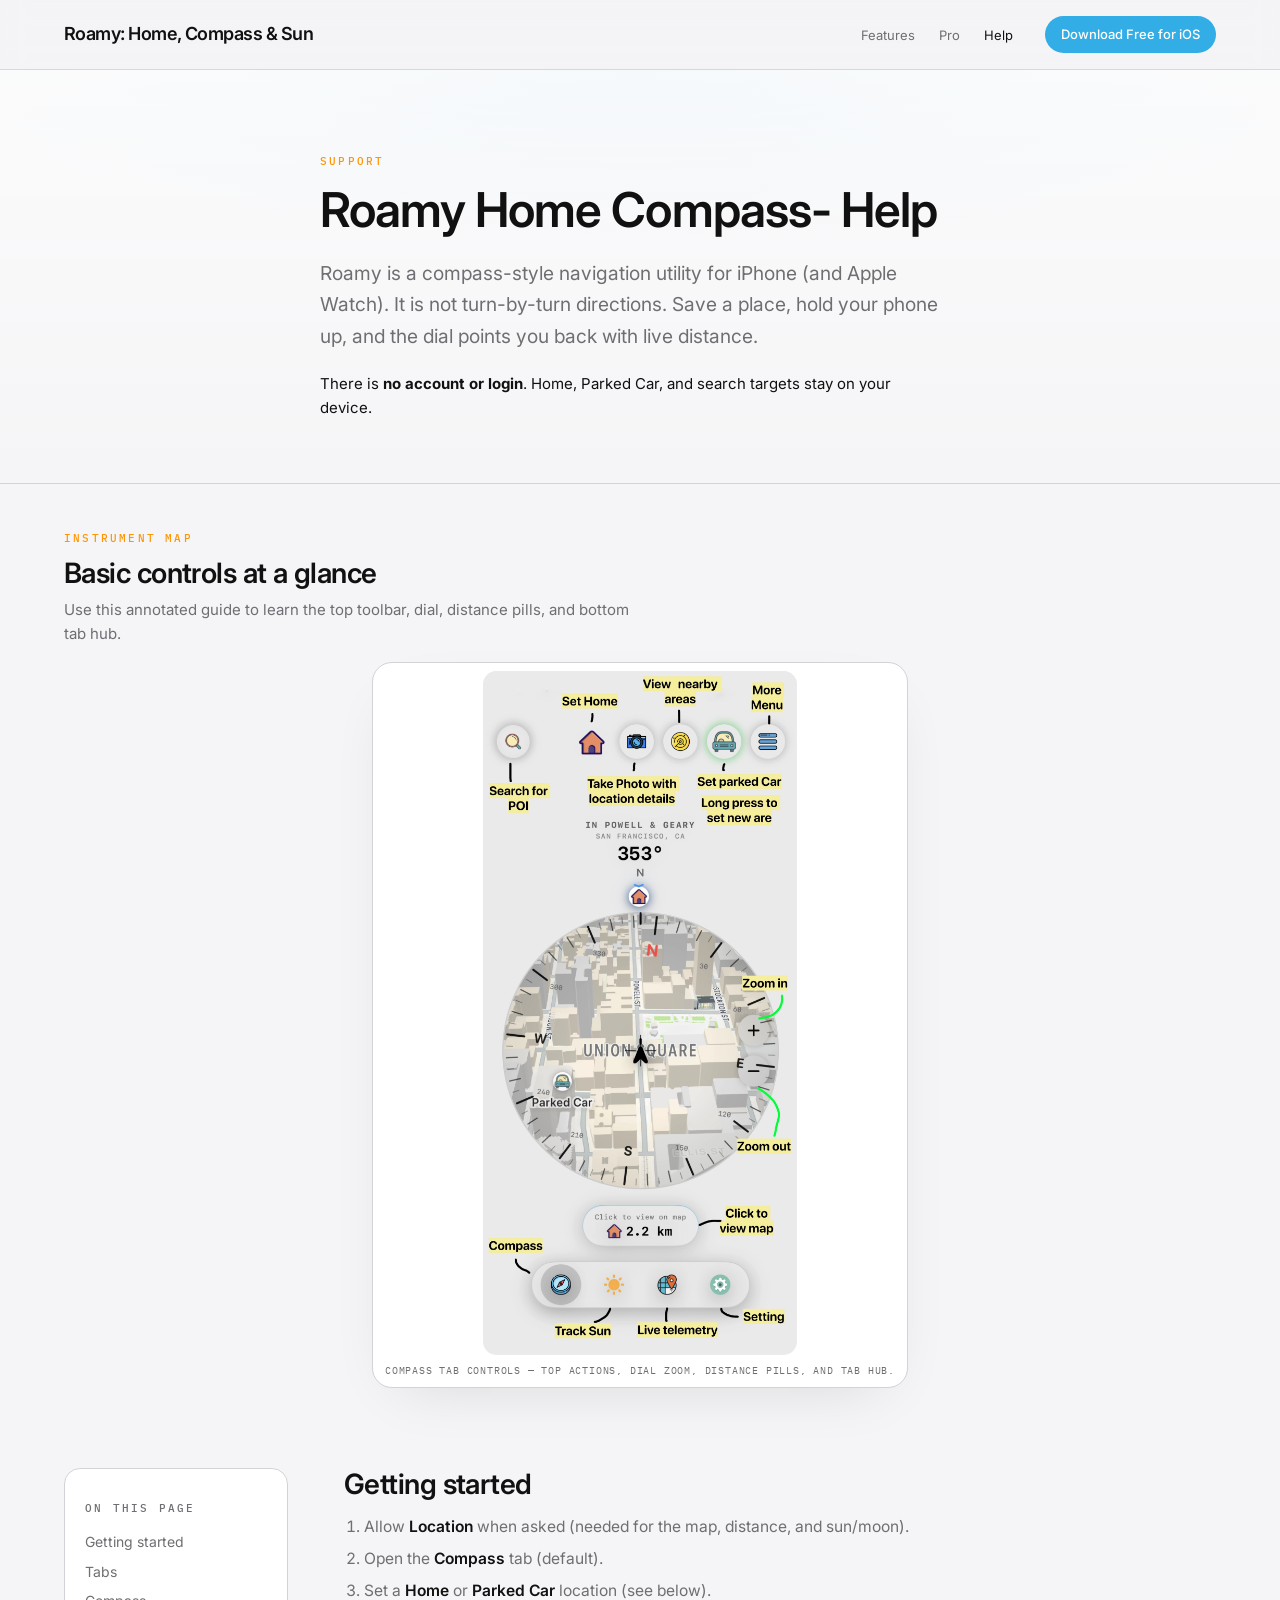
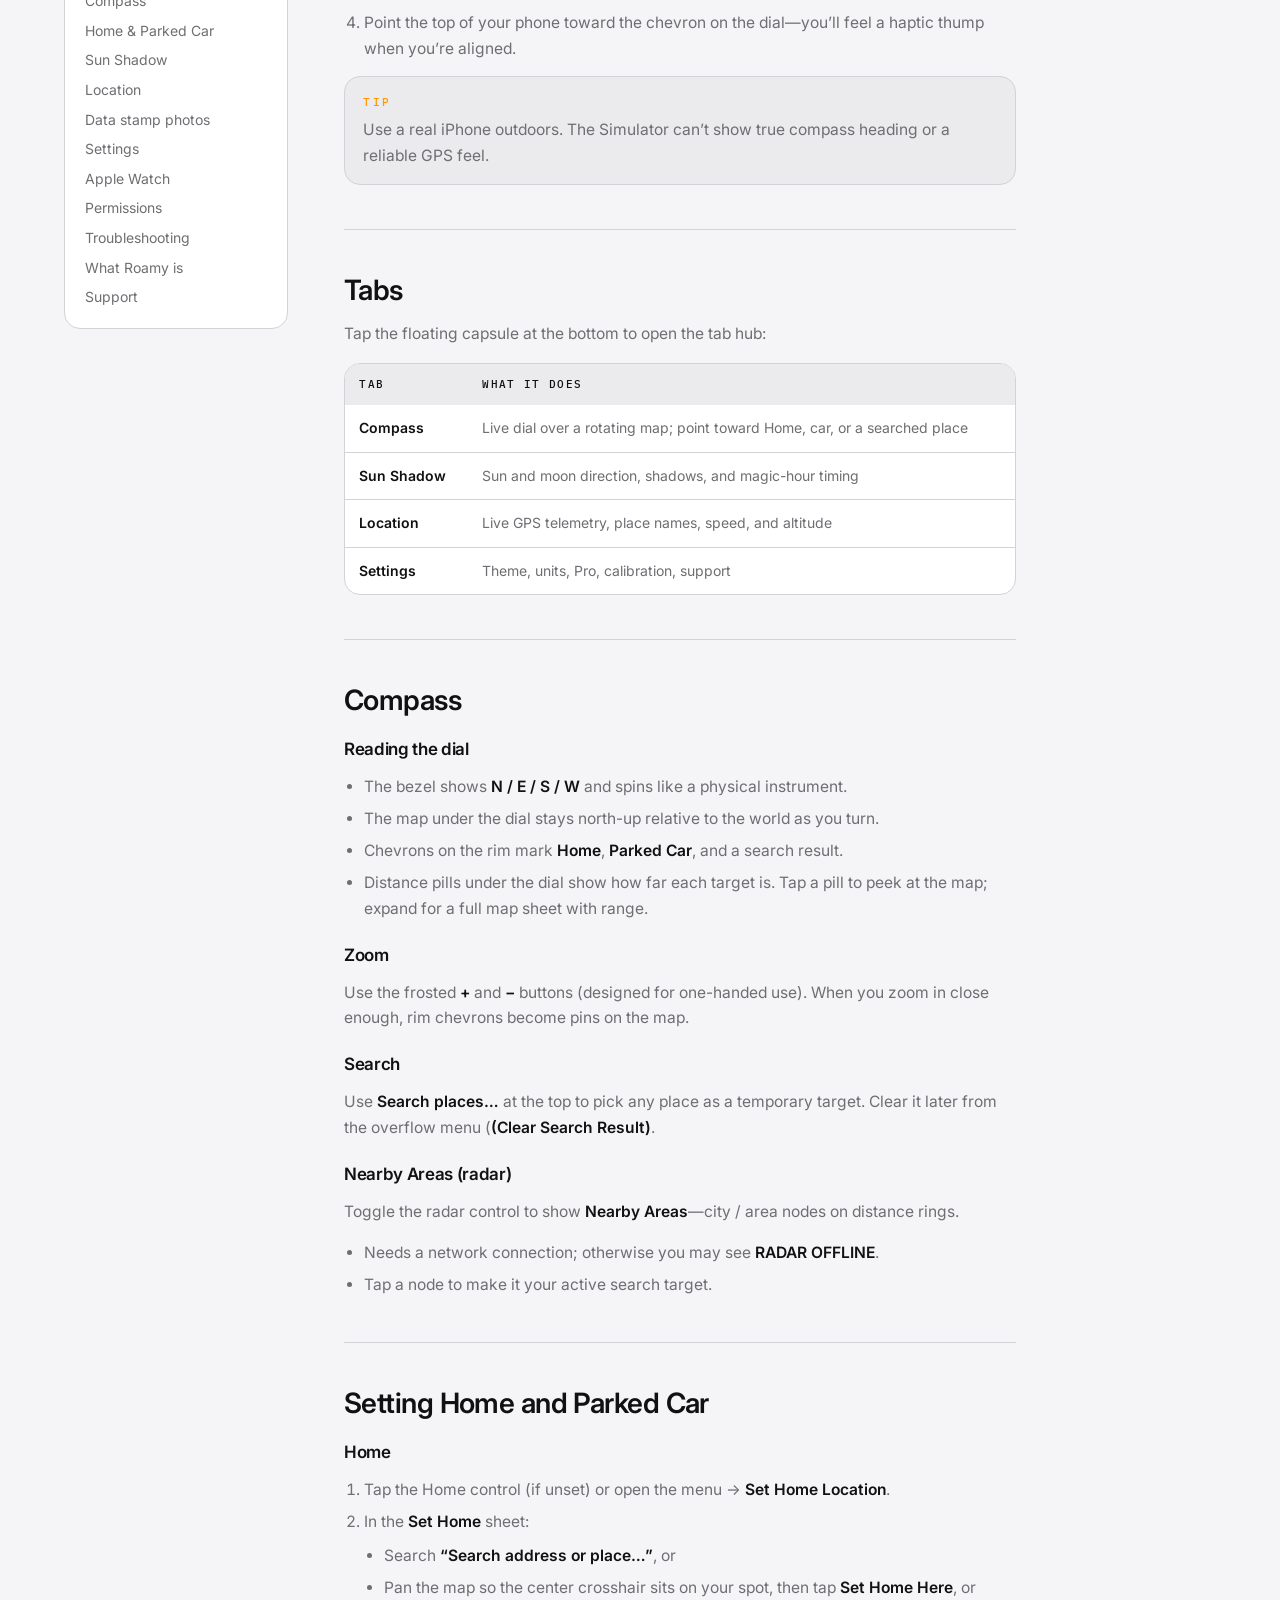
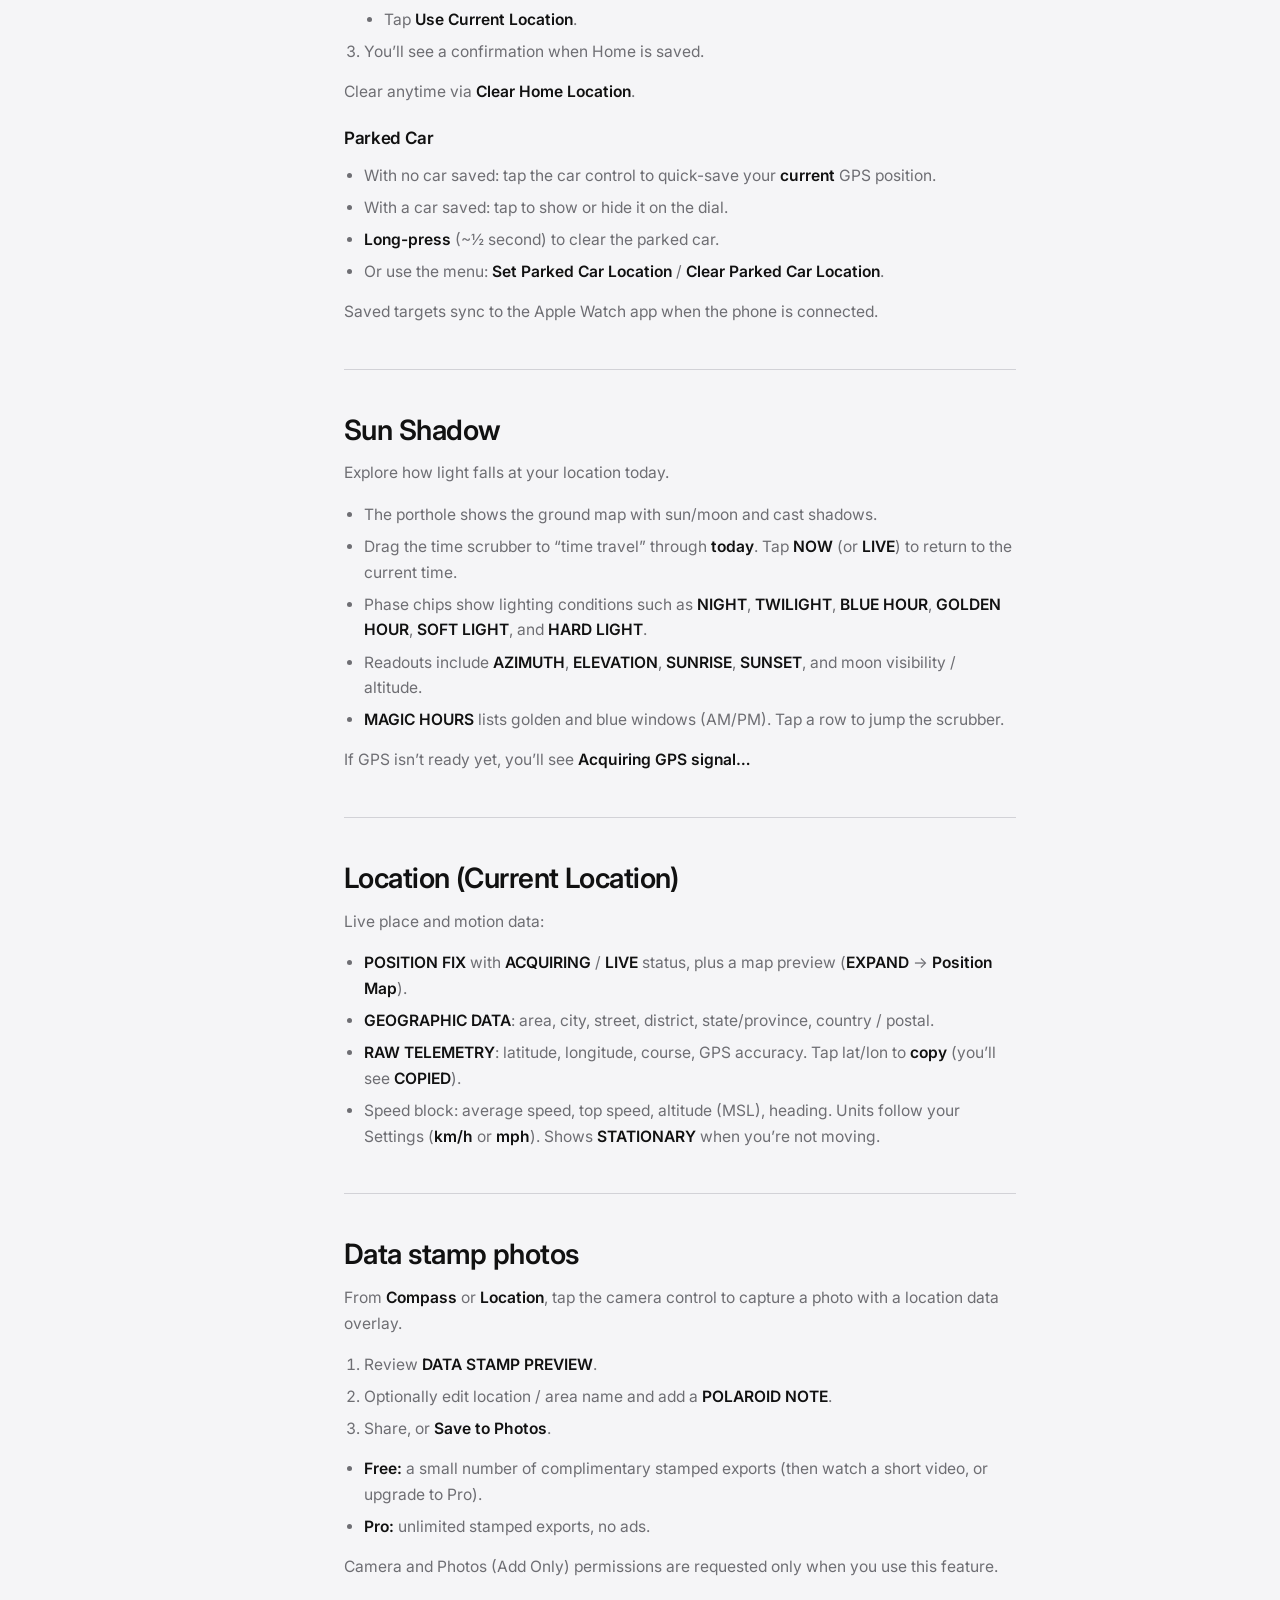
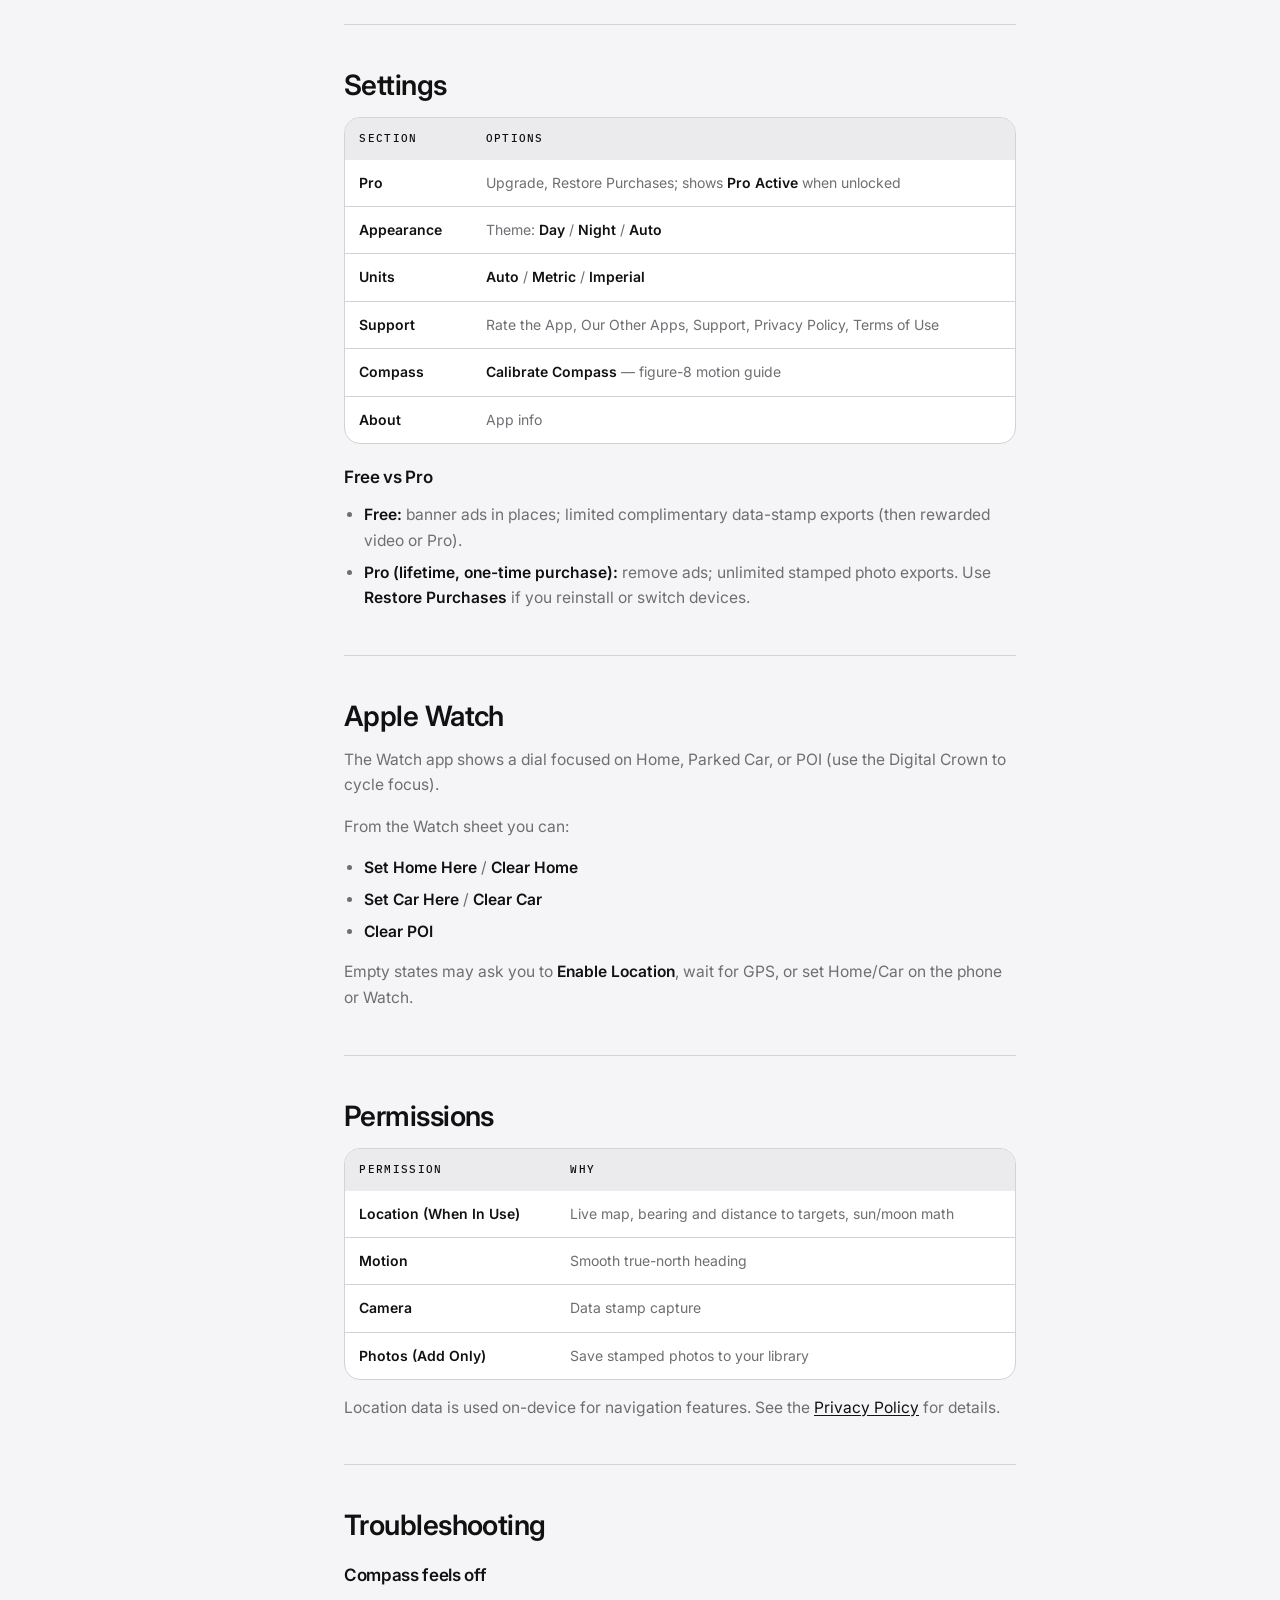
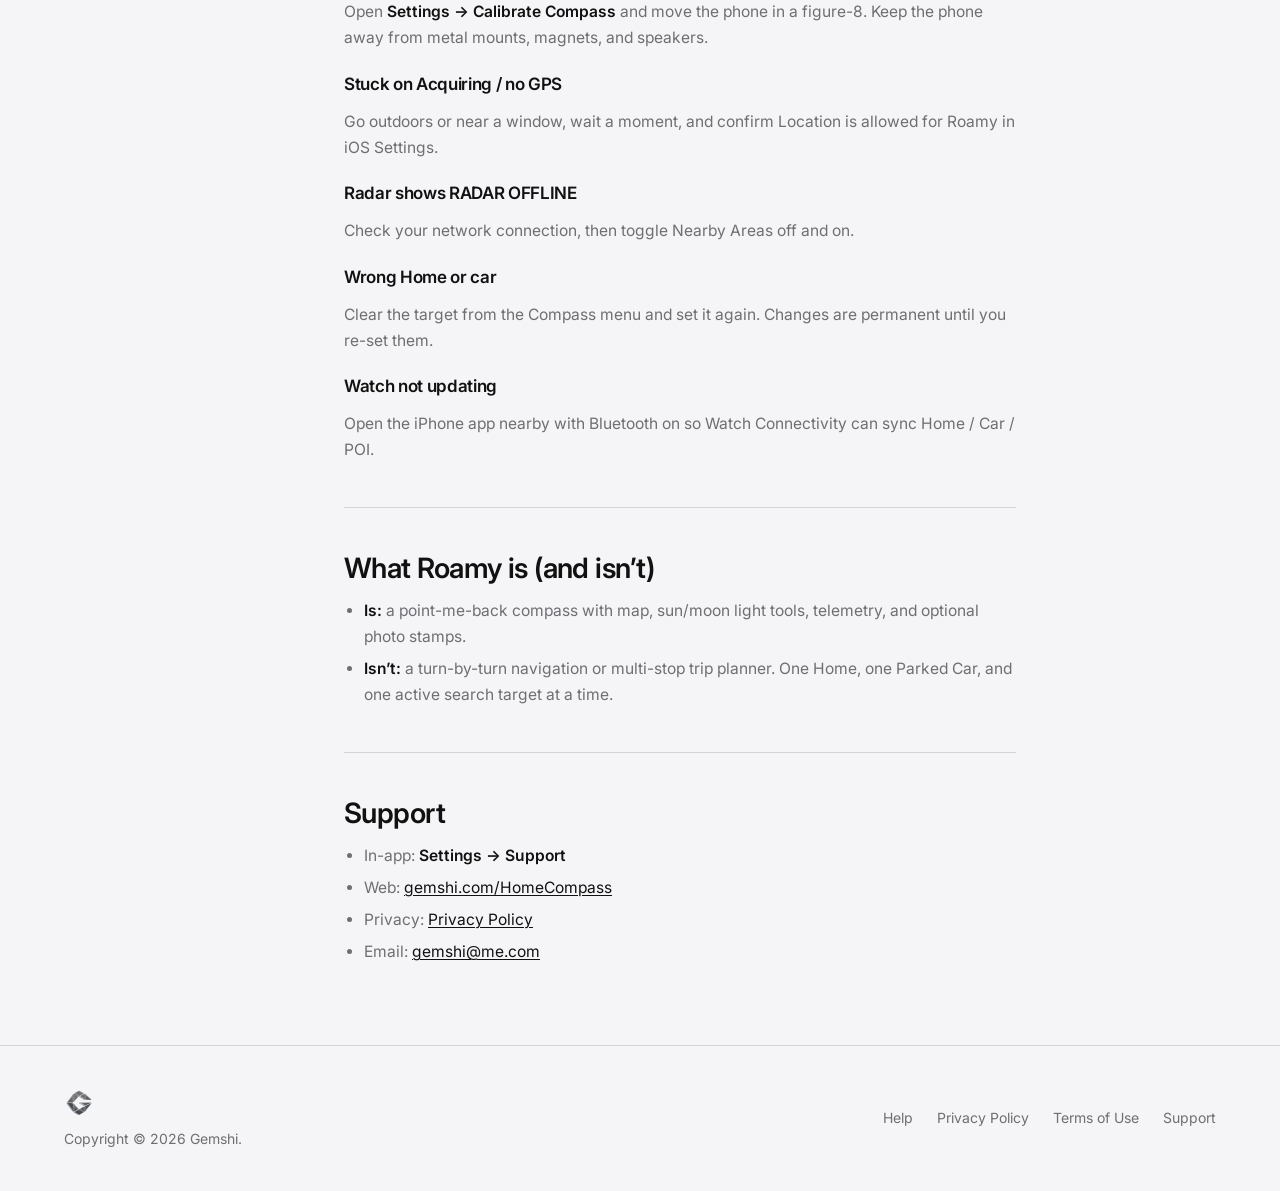
==== help.html @ 541eb274 "help added" ====
<!DOCTYPE html>
<html lang="en">
  <head>
    <meta charset="utf-8" />
    <meta name="viewport" content="width=device-width, initial-scale=1" />
    <title>Help — Roamy: Home, Compass &amp; Sun</title>
    <meta
      name="description"
      content="Learn how to use Roamy: set Home and Parked Car, read the compass dial, track sun and shadow, stamp photos, and troubleshoot GPS and Watch sync."
    />
    <meta name="robots" content="index, follow" />
    <link rel="canonical" href="https://gemshi.com/HomeCompass/help.html" />
    <link rel="preconnect" href="https://fonts.googleapis.com" />
    <link rel="preconnect" href="https://fonts.gstatic.com" crossorigin />
    <link
      href="https://fonts.googleapis.com/css2?family=IBM+Plex+Mono:wght@500&family=Inter:wght@400;500;600&display=swap"
      rel="stylesheet"
    />
    <link rel="stylesheet" href="css/styles.css" />
    <link rel="icon" href="images/favicon.png" type="image/png" />
    <link rel="apple-touch-icon" href="images/favicon.png" />
  </head>
  <body>
    <header class="site-header">
      <div class="wrap nav">
        <a class="logo" href="index.html"
          >Roamy<span class="logo-tagline">: Home, Compass &amp; Sun</span></a
        >
        <div class="nav-end">
          <ul class="nav-links">
            <li><a href="index.html#features">Features</a></li>
            <li><a href="index.html#pro">Pro</a></li>
            <li><a href="help.html" aria-current="page">Help</a></li>
          </ul>
          <a
            class="btn btn--cyan btn--sm"
            data-app-store
            href="https://apps.apple.com/app/roamy-home-compass-sun/id6799052119"
            >Download Free for iOS</a
          >
        </div>
      </div>
    </header>

    <main class="help-page">
      <section class="help-hero">
        <div class="wrap help-hero-inner">
          <p class="label">Support</p>
          <h1>Roamy Home Compass- Help</h1>
          <p class="help-lead">
            Roamy is a compass-style navigation utility for iPhone (and Apple
            Watch). It is not turn-by-turn directions. Save a place, hold your
            phone up, and the dial points you back with live distance.
          </p>
          <p class="help-note">
            There is <strong>no account or login</strong>. Home, Parked Car, and
            search targets stay on your device.
          </p>
        </div>
      </section>

      <section class="help-controls" id="controls" aria-labelledby="controls-heading">
        <div class="wrap">
          <header class="help-section-head">
            <span class="label">Instrument Map</span>
            <h2 id="controls-heading">Basic controls at a glance</h2>
            <p>
              Use this annotated guide to learn the top toolbar, dial, distance
              pills, and bottom tab hub.
            </p>
          </header>
          <figure class="help-diagram">
            <img
              src="images/homaCompassControls.webp"
              alt="Annotated Roamy compass screen showing search, set home, camera, nearby areas, parked car, zoom, distance pills, and bottom tabs for Compass, Sun, Location, and Settings"
              width="1200"
              height="1600"
              loading="eager"
            />
            <figcaption>
              Compass tab controls — top actions, dial zoom, distance pills, and
              tab hub.
            </figcaption>
          </figure>
        </div>
      </section>

      <div class="wrap help-layout">
        <nav class="help-toc" aria-label="Help topics">
          <p class="label label--muted">On this page</p>
          <ul>
            <li><a href="#getting-started">Getting started</a></li>
            <li><a href="#tabs">Tabs</a></li>
            <li><a href="#compass">Compass</a></li>
            <li><a href="#home-car">Home &amp; Parked Car</a></li>
            <li><a href="#sun-shadow">Sun Shadow</a></li>
            <li><a href="#location">Location</a></li>
            <li><a href="#photos">Data stamp photos</a></li>
            <li><a href="#settings">Settings</a></li>
            <li><a href="#watch">Apple Watch</a></li>
            <li><a href="#permissions">Permissions</a></li>
            <li><a href="#troubleshooting">Troubleshooting</a></li>
            <li><a href="#what-roamy-is">What Roamy is</a></li>
            <li><a href="#support">Support</a></li>
          </ul>
        </nav>

        <article class="help-doc">
          <section id="getting-started">
            <h2>Getting started</h2>
            <ol>
              <li>
                Allow <strong>Location</strong> when asked (needed for the map,
                distance, and sun/moon).
              </li>
              <li>Open the <strong>Compass</strong> tab (default).</li>
              <li>
                Set a <strong>Home</strong> or <strong>Parked Car</strong>
                location (see below).
              </li>
              <li>
                Point the top of your phone toward the chevron on the dial—you’ll
                feel a haptic thump when you’re aligned.
              </li>
            </ol>
            <p class="help-tip">
              <span class="label">Tip</span>
              Use a real iPhone outdoors. The Simulator can’t show true compass
              heading or a reliable GPS feel.
            </p>
          </section>

          <section id="tabs">
            <h2>Tabs</h2>
            <p>
              Tap the floating capsule at the bottom to open the tab hub:
            </p>
            <div class="help-table-wrap">
              <table>
                <thead>
                  <tr>
                    <th scope="col">Tab</th>
                    <th scope="col">What it does</th>
                  </tr>
                </thead>
                <tbody>
                  <tr>
                    <td><strong>Compass</strong></td>
                    <td>
                      Live dial over a rotating map; point toward Home, car, or a
                      searched place
                    </td>
                  </tr>
                  <tr>
                    <td><strong>Sun Shadow</strong></td>
                    <td>
                      Sun and moon direction, shadows, and magic-hour timing
                    </td>
                  </tr>
                  <tr>
                    <td><strong>Location</strong></td>
                    <td>
                      Live GPS telemetry, place names, speed, and altitude
                    </td>
                  </tr>
                  <tr>
                    <td><strong>Settings</strong></td>
                    <td>Theme, units, Pro, calibration, support</td>
                  </tr>
                </tbody>
              </table>
            </div>
          </section>

          <section id="compass">
            <h2>Compass</h2>

            <h3>Reading the dial</h3>
            <ul>
              <li>
                The bezel shows <strong>N / E / S / W</strong> and spins like a
                physical instrument.
              </li>
              <li>
                The map under the dial stays north-up relative to the world as
                you turn.
              </li>
              <li>
                Chevrons on the rim mark <strong>Home</strong>,
                <strong>Parked Car</strong>, and a search result.
              </li>
              <li>
                Distance pills under the dial show how far each target is. Tap a
                pill to peek at the map; expand for a full map sheet with range.
              </li>
            </ul>

            <h3>Zoom</h3>
            <p>
              Use the frosted <strong>+</strong> and <strong>−</strong> buttons
              (designed for one-handed use). When you zoom in close enough, rim
              chevrons become pins on the map.
            </p>

            <h3>Search</h3>
            <p>
              Use <strong>Search places…</strong> at the top to pick any place as
              a temporary target. Clear it later from the overflow menu
              (<strong>(Clear Search Result)</strong>.
            </p>

            <h3>Nearby Areas (radar)</h3>
            <p>
              Toggle the radar control to show <strong>Nearby Areas</strong>—city
              / area nodes on distance rings.
            </p>
            <ul>
              <li>
                Needs a network connection; otherwise you may see
                <strong>RADAR OFFLINE</strong>.
              </li>
              <li>Tap a node to make it your active search target.</li>
            </ul>
          </section>

          <section id="home-car">
            <h2>Setting Home and Parked Car</h2>

            <h3>Home</h3>
            <ol>
              <li>
                Tap the Home control (if unset) or open the menu →
                <strong>Set Home Location</strong>.
              </li>
              <li>
                In the <strong>Set Home</strong> sheet:
                <ul>
                  <li>Search <strong>“Search address or place…”</strong>, or</li>
                  <li>
                    Pan the map so the center crosshair sits on your spot, then
                    tap <strong>Set Home Here</strong>, or
                  </li>
                  <li>Tap <strong>Use Current Location</strong>.</li>
                </ul>
              </li>
              <li>You’ll see a confirmation when Home is saved.</li>
            </ol>
            <p>Clear anytime via <strong>Clear Home Location</strong>.</p>

            <h3>Parked Car</h3>
            <ul>
              <li>
                With no car saved: tap the car control to quick-save your
                <strong>current</strong> GPS position.
              </li>
              <li>
                With a car saved: tap to show or hide it on the dial.
              </li>
              <li>
                <strong>Long-press</strong> (~½ second) to clear the parked car.
              </li>
              <li>
                Or use the menu:
                <strong>Set Parked Car Location</strong> /
                <strong>Clear Parked Car Location</strong>.
              </li>
            </ul>
            <p>
              Saved targets sync to the Apple Watch app when the phone is
              connected.
            </p>
          </section>

          <section id="sun-shadow">
            <h2>Sun Shadow</h2>
            <p>Explore how light falls at your location today.</p>
            <ul>
              <li>
                The porthole shows the ground map with sun/moon and cast shadows.
              </li>
              <li>
                Drag the time scrubber to “time travel” through
                <strong>today</strong>. Tap <strong>NOW</strong> (or
                <strong>LIVE</strong>) to return to the current time.
              </li>
              <li>
                Phase chips show lighting conditions such as
                <strong>NIGHT</strong>, <strong>TWILIGHT</strong>,
                <strong>BLUE HOUR</strong>, <strong>GOLDEN HOUR</strong>,
                <strong>SOFT LIGHT</strong>, and <strong>HARD LIGHT</strong>.
              </li>
              <li>
                Readouts include <strong>AZIMUTH</strong>,
                <strong>ELEVATION</strong>, <strong>SUNRISE</strong>,
                <strong>SUNSET</strong>, and moon visibility / altitude.
              </li>
              <li>
                <strong>MAGIC HOURS</strong> lists golden and blue windows
                (AM/PM). Tap a row to jump the scrubber.
              </li>
            </ul>
            <p>
              If GPS isn’t ready yet, you’ll see
              <strong>Acquiring GPS signal…</strong>
            </p>
          </section>

          <section id="location">
            <h2>Location (Current Location)</h2>
            <p>Live place and motion data:</p>
            <ul>
              <li>
                <strong>POSITION FIX</strong> with
                <strong>ACQUIRING</strong> / <strong>LIVE</strong> status, plus a
                map preview (<strong>EXPAND</strong> →
                <strong>Position Map</strong>).
              </li>
              <li>
                <strong>GEOGRAPHIC DATA</strong>: area, city, street, district,
                state/province, country / postal.
              </li>
              <li>
                <strong>RAW TELEMETRY</strong>: latitude, longitude, course, GPS
                accuracy. Tap lat/lon to <strong>copy</strong> (you’ll see
                <strong>COPIED</strong>).
              </li>
              <li>
                Speed block: average speed, top speed, altitude (MSL), heading.
                Units follow your Settings (<strong>km/h</strong> or
                <strong>mph</strong>). Shows <strong>STATIONARY</strong> when
                you’re not moving.
              </li>
            </ul>
          </section>

          <section id="photos">
            <h2>Data stamp photos</h2>
            <p>
              From <strong>Compass</strong> or <strong>Location</strong>, tap the
              camera control to capture a photo with a location data overlay.
            </p>
            <ol>
              <li>Review <strong>DATA STAMP PREVIEW</strong>.</li>
              <li>
                Optionally edit location / area name and add a
                <strong>POLAROID NOTE</strong>.
              </li>
              <li>Share, or <strong>Save to Photos</strong>.</li>
            </ol>
            <ul>
              <li>
                <strong>Free:</strong> a small number of complimentary stamped
                exports (then watch a short video, or upgrade to Pro).
              </li>
              <li>
                <strong>Pro:</strong> unlimited stamped exports, no ads.
              </li>
            </ul>
            <p>
              Camera and Photos (Add Only) permissions are requested only when
              you use this feature.
            </p>
          </section>

          <section id="settings">
            <h2>Settings</h2>
            <div class="help-table-wrap">
              <table>
                <thead>
                  <tr>
                    <th scope="col">Section</th>
                    <th scope="col">Options</th>
                  </tr>
                </thead>
                <tbody>
                  <tr>
                    <td><strong>Pro</strong></td>
                    <td>
                      Upgrade, Restore Purchases; shows
                      <strong>Pro Active</strong> when unlocked
                    </td>
                  </tr>
                  <tr>
                    <td><strong>Appearance</strong></td>
                    <td>
                      Theme: <strong>Day</strong> / <strong>Night</strong> /
                      <strong>Auto</strong>
                    </td>
                  </tr>
                  <tr>
                    <td><strong>Units</strong></td>
                    <td>
                      <strong>Auto</strong> / <strong>Metric</strong> /
                      <strong>Imperial</strong>
                    </td>
                  </tr>
                  <tr>
                    <td><strong>Support</strong></td>
                    <td>
                      Rate the App, Our Other Apps, Support, Privacy Policy,
                      Terms of Use
                    </td>
                  </tr>
                  <tr>
                    <td><strong>Compass</strong></td>
                    <td>
                      <strong>Calibrate Compass</strong> — figure-8 motion guide
                    </td>
                  </tr>
                  <tr>
                    <td><strong>About</strong></td>
                    <td>App info</td>
                  </tr>
                </tbody>
              </table>
            </div>

            <h3>Free vs Pro</h3>
            <ul>
              <li>
                <strong>Free:</strong> banner ads in places; limited complimentary
                data-stamp exports (then rewarded video or Pro).
              </li>
              <li>
                <strong>Pro (lifetime, one-time purchase):</strong> remove ads;
                unlimited stamped photo exports. Use
                <strong>Restore Purchases</strong> if you reinstall or switch
                devices.
              </li>
            </ul>
          </section>

          <section id="watch">
            <h2>Apple Watch</h2>
            <p>
              The Watch app shows a dial focused on Home, Parked Car, or POI (use
              the Digital Crown to cycle focus).
            </p>
            <p>From the Watch sheet you can:</p>
            <ul>
              <li><strong>Set Home Here</strong> / <strong>Clear Home</strong></li>
              <li><strong>Set Car Here</strong> / <strong>Clear Car</strong></li>
              <li><strong>Clear POI</strong></li>
            </ul>
            <p>
              Empty states may ask you to <strong>Enable Location</strong>, wait
              for GPS, or set Home/Car on the phone or Watch.
            </p>
          </section>

          <section id="permissions">
            <h2>Permissions</h2>
            <div class="help-table-wrap">
              <table>
                <thead>
                  <tr>
                    <th scope="col">Permission</th>
                    <th scope="col">Why</th>
                  </tr>
                </thead>
                <tbody>
                  <tr>
                    <td><strong>Location (When In Use)</strong></td>
                    <td>
                      Live map, bearing and distance to targets, sun/moon math
                    </td>
                  </tr>
                  <tr>
                    <td><strong>Motion</strong></td>
                    <td>Smooth true-north heading</td>
                  </tr>
                  <tr>
                    <td><strong>Camera</strong></td>
                    <td>Data stamp capture</td>
                  </tr>
                  <tr>
                    <td><strong>Photos (Add Only)</strong></td>
                    <td>Save stamped photos to your library</td>
                  </tr>
                </tbody>
              </table>
            </div>
            <p>
              Location data is used on-device for navigation features. See the
              <a href="privacy.html">Privacy Policy</a> for details.
            </p>
          </section>

          <section id="troubleshooting">
            <h2>Troubleshooting</h2>

            <h3>Compass feels off</h3>
            <p>
              Open <strong>Settings → Calibrate Compass</strong> and move the
              phone in a figure-8. Keep the phone away from metal mounts,
              magnets, and speakers.
            </p>

            <h3>Stuck on Acquiring / no GPS</h3>
            <p>
              Go outdoors or near a window, wait a moment, and confirm Location
              is allowed for Roamy in iOS Settings.
            </p>

            <h3>Radar shows RADAR OFFLINE</h3>
            <p>
              Check your network connection, then toggle Nearby Areas off and on.
            </p>

            <h3>Wrong Home or car</h3>
            <p>
              Clear the target from the Compass menu and set it again. Changes
              are permanent until you re-set them.
            </p>

            <h3>Watch not updating</h3>
            <p>
              Open the iPhone app nearby with Bluetooth on so Watch Connectivity
              can sync Home / Car / POI.
            </p>
          </section>

          <section id="what-roamy-is">
            <h2>What Roamy is (and isn’t)</h2>
            <ul>
              <li>
                <strong>Is:</strong> a point-me-back compass with map, sun/moon
                light tools, telemetry, and optional photo stamps.
              </li>
              <li>
                <strong>Isn’t:</strong> a turn-by-turn navigation or multi-stop
                trip planner. One Home, one Parked Car, and one active search
                target at a time.
              </li>
            </ul>
          </section>

          <section id="support">
            <h2>Support</h2>
            <ul>
              <li>In-app: <strong>Settings → Support</strong></li>
              <li>
                Web:
                <a href="index.html">gemshi.com/HomeCompass</a>
              </li>
              <li>
                Privacy:
                <a href="privacy.html">Privacy Policy</a>
              </li>
              <li>
                Email:
                <a href="mailto:gemshi@me.com">gemshi@me.com</a>
              </li>
            </ul>
          </section>
        </article>
      </div>
    </main>

    <footer class="site-footer">
      <div class="wrap footer-inner">
        <div class="footer-credit">
          <a
            class="footer-brand"
            href="https://gemshi.com/"
            rel="noopener noreferrer"
          >
            <img
              class="footer-logo"
              src="images/GemshiLogoLight.png"
              alt="Gemshi"
              width="512"
              height="512"
            />
          </a>
          <p class="footer-copy">
            Copyright © 2026
            <a href="https://gemshi.com/" rel="noopener noreferrer">Gemshi</a>.
          </p>
        </div>
        <ul class="footer-links">
          <li><a href="help.html">Help</a></li>
          <li><a href="privacy.html">Privacy Policy</a></li>
          <li><a href="terms.html">Terms of Use</a></li>
          <li>
            <a href="mailto:gemshi@me.com">Support</a>
          </li>
        </ul>
      </div>
    </footer>

    <script src="js/main.js" defer></script>
  </body>
</html>
---- css/styles.css ----
/* Home Compass — static site (GitHub Pages) */

:root {
  --bg: #f5f5f7;
  --surface: #ffffff;
  --ink: #111111;
  --muted: #6e6e73;
  --border: #d2d2d7;
  --cyan: #32ade6;
  --cyan-hover: #2899cc;
  --orange: #ff9500;
  --section: #ebebed;
  --max: 72rem;
  --pad: clamp(1.25rem, 4vw, 2rem);
  --radius: 1rem;
  --font-sans: "Inter", system-ui, -apple-system, "Segoe UI", sans-serif;
  --font-mono: "IBM Plex Mono", ui-monospace, monospace;
}

*,
*::before,
*::after {
  box-sizing: border-box;
}

html {
  scroll-behavior: smooth;
}

@media (prefers-reduced-motion: reduce) {
  html {
    scroll-behavior: auto;
  }
}

body {
  margin: 0;
  font-family: var(--font-sans);
  font-size: 1rem;
  line-height: 1.6;
  color: var(--ink);
  background: var(--bg);
  -webkit-font-smoothing: antialiased;
}

img {
  max-width: 100%;
  height: auto;
  display: block;
}

a {
  color: inherit;
  text-decoration: none;
}

ul {
  list-style: none;
  margin: 0;
  padding: 0;
}

/* —— Layout —— */
.wrap {
  width: min(100% - var(--pad) * 2, var(--max));
  margin-inline: auto;
}

/* —— Type —— */
.label {
  font-family: var(--font-mono);
  font-size: 0.6875rem;
  font-weight: 500;
  letter-spacing: 0.2em;
  text-transform: uppercase;
  color: var(--orange);
}

.label--muted {
  color: var(--muted);
}

.label--cyan {
  color: var(--cyan);
}

h1,
h2,
h3 {
  margin: 0;
  font-weight: 600;
  letter-spacing: -0.02em;
  line-height: 1.15;
}

.lead {
  font-size: clamp(1.0625rem, 2vw, 1.25rem);
  color: var(--muted);
  max-width: 36ch;
  margin-inline: auto;
}

/* —— Buttons —— */
.btn {
  display: inline-flex;
  align-items: center;
  justify-content: center;
  padding: 0.75rem 1.5rem;
  border-radius: 999px;
  font-size: 0.9375rem;
  font-weight: 500;
  border: none;
  cursor: pointer;
  transition: background 0.2s ease, transform 0.2s ease;
}

.btn--cyan {
  background: var(--cyan);
  color: #fff;
}

.btn--cyan:hover {
  background: var(--cyan-hover);
}

.btn--sm {
  padding: 0.5rem 1rem;
  font-size: 0.8125rem;
}

@media (prefers-reduced-motion: no-preference) {
  .btn--cyan:active {
    transform: scale(0.98);
  }
}

/* —— Header —— */
.site-header {
  position: sticky;
  top: 0;
  z-index: 100;
  border-bottom: 1px solid rgba(210, 210, 215, 0.85);
  background: rgba(245, 245, 247, 0.82);
  backdrop-filter: blur(12px);
  -webkit-backdrop-filter: blur(12px);
}

.nav {
  display: flex;
  align-items: center;
  justify-content: space-between;
  gap: 1rem;
  padding: 1rem 0;
}

.logo {
  font-size: 1.0625rem;
  font-weight: 600;
  letter-spacing: -0.03em;
  line-height: 1.25;
  max-width: min(100%, 14rem);
}

.logo-tagline {
  font-weight: 500;
  color: var(--muted);
}

@media (min-width: 48rem) {
  .logo {
    max-width: none;
    font-size: 1.125rem;
  }

  .logo-tagline {
    color: inherit;
    font-weight: 600;
  }
}

.nav-end {
  display: flex;
  align-items: center;
  gap: clamp(0.75rem, 3vw, 2rem);
}

.nav-links {
  display: flex;
  gap: clamp(0.75rem, 2vw, 1.5rem);
}

.nav-links a {
  font-size: 0.8125rem;
  color: var(--muted);
  transition: color 0.15s;
}

.nav-links a:hover {
  color: var(--ink);
}

.nav .btn--sm {
  white-space: nowrap;
}

@media (max-width: 480px) {
  .nav-links a {
    font-size: 0.75rem;
  }
  .nav .btn--sm {
    padding: 0.45rem 0.65rem;
    font-size: 0.6875rem;
  }
}

/* —— Hero —— */
.hero {
  padding: clamp(3rem, 8vw, 6rem) 0 clamp(2rem, 5vw, 3rem);
  text-align: center;
  position: relative;
}

.hero::before {
  content: "";
  position: absolute;
  inset: 0;
  background-image:
    linear-gradient(rgba(210, 210, 215, 0.35) 1px, transparent 1px),
    linear-gradient(90deg, rgba(210, 210, 215, 0.35) 1px, transparent 1px);
  background-size: 48px 48px;
  mask-image: radial-gradient(ellipse 80% 70% at 50% 0%, black 20%, transparent 75%);
  pointer-events: none;
  opacity: 0.6;
}

.hero-inner {
  position: relative;
}

.hero h1 {
  font-size: clamp(2.5rem, 7vw, 4rem);
}

.hero .lead {
  margin-top: 1.25rem;
}

.hero-cta {
  margin-top: 2rem;
}

.hero-frame {
  margin-top: clamp(2.5rem, 6vw, 4rem);
  border: 1px solid var(--border);
  border-radius: calc(var(--radius) + 4px);
  background: var(--surface);
  overflow: hidden;
  box-shadow: 0 24px 80px -24px rgba(17, 17, 17, 0.12);
}

.hero-frame img {
  width: 100%;
  aspect-ratio: 21 / 10;
  object-fit: cover;
  object-position: top center;
}

/* —— Features —— */
.features {
  padding: clamp(2rem, 5vw, 4rem) 0;
}

.features-header {
  text-align: center;
  margin-bottom: clamp(3rem, 8vw, 5rem);
}

.features-header h2 {
  margin-top: 1rem;
  font-size: clamp(1.75rem, 4vw, 2.25rem);
}

.features-intro {
  margin: 1rem auto 0;
  max-width: 36rem;
  font-size: 1.0625rem;
  color: var(--muted);
}

.features-stack {
  display: flex;
  flex-direction: column;
  gap: clamp(4rem, 10vw, 8rem);
}

.feature {
  display: grid;
  gap: 2.5rem;
  align-items: center;
}

@media (min-width: 64rem) {
  .feature {
    grid-template-columns: 1fr 1fr;
    gap: 4rem;
  }

  .feature--reverse .feature-media {
    order: 2;
  }

  .feature--reverse .feature-copy {
    order: 1;
  }
}

.feature-media {
  display: flex;
  justify-content: center;
}

.phone-panel {
  width: fit-content;
  max-width: 100%;
  margin-inline: auto;
  padding: 0.25rem;
  border: 1px solid var(--border);
  border-radius: var(--radius);
  background: rgba(255, 255, 255, 0.92);
  box-shadow: 0 1px 0 rgba(255, 255, 255, 0.8) inset;
}

/* Match export size 1170×2470; size frame so height cap never squashes width */
.phone-panel-inner {
  --phone-max-h: min(38rem, 75vh);
  --phone-max-w: min(17.5rem, 100%);
  aspect-ratio: 1170 / 2470;
  width: min(var(--phone-max-w), calc(var(--phone-max-h) * 1170 / 2470));
  max-height: var(--phone-max-h);
  margin-inline: auto;
  border-radius: calc(var(--radius) - 4px);
  overflow: hidden;
  background: var(--section);
  display: flex;
  align-items: flex-start;
  justify-content: center;
}

.phone-panel-inner img {
  width: 100%;
  height: 100%;
  object-fit: contain;
  object-position: top center;
}

.feature-copy .label {
  display: block;
}

.feature-copy h2,
.feature-copy h3 {
  margin-top: 1rem;
  font-size: clamp(1.75rem, 4vw, 2.25rem);
}

.feature-copy p {
  margin: 1rem 0 0;
  font-size: 1.0625rem;
  color: var(--muted);
  max-width: 28rem;
}

/* —— Cinematic —— */
.cinematic {
  background: var(--section);
  padding: clamp(3rem, 8vw, 6rem) 0;
}

.cinematic-card {
  position: relative;
  border: 1px solid var(--border);
  border-radius: calc(var(--radius) + 4px);
  overflow: hidden;
  background: var(--surface);
}

.cinematic-card img {
  width: 100%;
  aspect-ratio: 21 / 9;
  object-fit: cover;
}

.cinematic-overlay {
  position: absolute;
  inset: 0;
  background: linear-gradient(
    to top,
    rgba(17, 17, 17, 0.75) 0%,
    rgba(17, 17, 17, 0.25) 45%,
    transparent 100%
  );
}

.cinematic-text {
  position: absolute;
  left: 0;
  right: 0;
  bottom: 0;
  padding: clamp(1.5rem, 4vw, 3.5rem);
  color: #fff;
}

.cinematic-text h2 {
  font-size: clamp(1.75rem, 4vw, 3rem);
  max-width: 16ch;
}

.cinematic-text p {
  margin: 1rem 0 0;
  max-width: 32rem;
  font-size: clamp(1rem, 2vw, 1.125rem);
  color: rgba(255, 255, 255, 0.88);
}

@media (max-width: 40rem) {
  .cinematic-card img {
    aspect-ratio: 4 / 3;
  }
}

/* —— Pricing —— */
.pricing {
  padding: clamp(4rem, 10vw, 7rem) 0;
}

.pricing-header {
  text-align: center;
}

.pricing-header h2 {
  margin-top: 1rem;
  font-size: clamp(1.75rem, 4vw, 2.25rem);
}

.pricing-grid {
  display: grid;
  gap: 1.5rem;
  margin-top: 3rem;
}

@media (min-width: 48rem) {
  .pricing-grid {
    grid-template-columns: 1fr 1fr;
    gap: 2rem;
  }
}

.plan {
  position: relative;
  padding: 2rem;
  border: 1px solid var(--border);
  border-radius: calc(var(--radius) + 4px);
  background: var(--surface);
  display: flex;
  flex-direction: column;
  min-height: 100%;
}

.plan h3 {
  margin-top: 0.75rem;
  font-size: 1.5rem;
}

.plan-price {
  margin: 0.75rem 0 0;
  font-size: 1.75rem;
  font-weight: 600;
  letter-spacing: -0.02em;
  color: var(--ink);
  line-height: 1.2;
}

.plan-price span {
  font-family: var(--font-mono);
  font-size: 0.6875rem;
  font-weight: 500;
  letter-spacing: 0.12em;
  text-transform: uppercase;
  color: var(--muted);
  vertical-align: middle;
  margin-left: 0.25rem;
}

.plan-list {
  margin-top: 1.5rem;
  flex: 1;
  display: flex;
  flex-direction: column;
  gap: 0.75rem;
}

.plan-list li {
  display: flex;
  gap: 0.5rem;
  font-size: 1rem;
  color: var(--muted);
}

.plan-list li span:first-child {
  flex-shrink: 0;
  color: var(--border);
}

.plan--pro {
  border-width: 2px;
  border-color: var(--cyan);
  box-shadow: 0 0 0 1px rgba(50, 173, 230, 0.12);
}

.plan-badge {
  position: absolute;
  top: 1.5rem;
  right: 1.5rem;
  padding: 0.25rem 0.625rem;
  border-radius: 0.375rem;
  background: var(--cyan);
  font-family: var(--font-mono);
  font-size: 0.625rem;
  font-weight: 600;
  letter-spacing: 0.2em;
  color: #fff;
}

.plan--pro .plan-list li {
  color: var(--ink);
}

.plan--pro .plan-list li span:first-child {
  color: var(--cyan);
}

.plan-callout {
  margin-top: 2rem;
  font-family: var(--font-mono);
  font-size: 0.8125rem;
  letter-spacing: 0.08em;
  text-transform: uppercase;
  color: var(--orange);
}

/* —— Footer —— */
.site-footer {
  border-top: 1px solid var(--border);
  padding: 2.5rem 0;
}

.footer-inner {
  display: flex;
  flex-direction: column;
  gap: 1.25rem;
  font-size: 0.875rem;
  color: var(--muted);
}

@media (min-width: 40rem) {
  .footer-inner {
    flex-direction: row;
    align-items: center;
    justify-content: space-between;
  }
}

.footer-links {
  display: flex;
  flex-wrap: wrap;
  gap: 1rem 1.5rem;
}

.footer-credit {
  display: flex;
  flex-direction: column;
  align-items: flex-start;
  gap: 0.625rem;
}

.footer-copy {
  margin: 0;
  color: var(--muted);
}

.footer-brand {
  display: inline-flex;
  color: inherit;
  text-decoration: none;
  line-height: 0;
}

.footer-logo {
  height: 2rem;
  width: auto;
  display: block;
}

.site-footer a {
  color: var(--muted);
  text-decoration: none;
  transition: color 0.15s ease;
}

.site-footer a:visited {
  color: var(--muted);
}

.site-footer a:hover {
  color: var(--ink);
}

.footer-links a:hover {
  color: var(--ink);
}

/* —— Legal pages —— */
.legal {
  padding: clamp(3rem, 8vw, 5rem) 0;
}

.legal-back {
  font-size: 0.875rem;
  color: var(--cyan);
}

.legal-back:hover {
  text-decoration: underline;
}

.legal h1 {
  margin-top: 2rem;
  font-size: clamp(1.75rem, 4vw, 2.5rem);
}

.legal p {
  margin-top: 1rem;
  color: var(--muted);
  max-width: 40rem;
}

.legal-doc {
  max-width: 42rem;
  margin-top: 2rem;
}

.legal-doc p,
.legal-doc li {
  font-size: 0.9375rem;
  line-height: 1.65;
  color: var(--muted);
}

.legal-doc p {
  max-width: none;
}

.legal-doc p + p {
  margin-top: 1rem;
}

.legal-doc h2 {
  margin-top: 2rem;
  font-size: 1.125rem;
  font-weight: 600;
  color: var(--ink);
}

.legal-doc h2:first-child {
  margin-top: 0;
}

.legal-doc h3 {
  margin-top: 1.5rem;
  font-size: 1rem;
  font-weight: 600;
  color: var(--ink);
}

.legal-doc ul {
  margin: 0.75rem 0 0;
  padding-left: 1.25rem;
  list-style: disc;
}

.legal-doc li + li {
  margin-top: 0.35rem;
}

.legal-doc strong {
  color: var(--ink);
  font-weight: 600;
}

.legal-doc table {
  width: 100%;
  margin-top: 1rem;
  border-collapse: collapse;
  font-size: 0.875rem;
}

.legal-doc th,
.legal-doc td {
  padding: 0.625rem 0.75rem;
  text-align: left;
  vertical-align: top;
  border: 1px solid var(--border);
}

.legal-doc th {
  background: var(--section);
  color: var(--ink);
  font-weight: 600;
}

.legal-doc em {
  font-size: 0.875rem;
  color: var(--muted);
}

.legal-doc a {
  color: var(--cyan);
  text-decoration: underline;
  text-underline-offset: 2px;
}

.legal-doc a:hover {
  color: var(--cyan-hover);
}

.legal .legal-meta {
  font-size: 0.875rem;
  color: var(--muted);
  max-width: none;
}

.legal-doc .legal-upper {
  font-size: 0.875rem;
  line-height: 1.6;
}

/* —— Help page —— */
.help-page {
  padding-bottom: clamp(3rem, 8vw, 5rem);
}

.help-hero {
  padding: clamp(2.5rem, 7vw, 4.5rem) 0 clamp(2rem, 5vw, 3rem);
  border-bottom: 1px solid var(--border);
  background:
    linear-gradient(180deg, rgba(255, 255, 255, 0.65), transparent),
    radial-gradient(ellipse 80% 60% at 50% 0%, rgba(50, 173, 230, 0.08), transparent 70%);
}

.help-hero-inner {
  max-width: 40rem;
}

.help-hero h1 {
  margin-top: 0.75rem;
  font-size: clamp(2rem, 5vw, 3rem);
}

.help-lead {
  margin-top: 1.25rem;
  font-size: clamp(1.0625rem, 2vw, 1.2rem);
  color: var(--muted);
  line-height: 1.65;
}

.help-note {
  margin-top: 1rem;
  font-size: 0.9375rem;
  color: var(--ink);
  max-width: 36rem;
}

.help-controls {
  padding: clamp(1.5rem, 4vw, 2.5rem) 0;
}

.help-section-head {
  max-width: 36rem;
  margin-bottom: 1rem;
}

.help-section-head h2 {
  margin-top: 0.5rem;
  font-size: clamp(1.35rem, 3vw, 1.75rem);
}

.help-section-head p {
  margin-top: 0.5rem;
  color: var(--muted);
  font-size: 0.9375rem;
}

.help-diagram {
  margin: 0 auto;
  width: fit-content;
  max-width: 100%;
  padding: 0.5rem;
  border: 1px solid var(--border);
  border-radius: calc(var(--radius) + 4px);
  background: var(--surface);
  box-shadow: 0 20px 60px -28px rgba(17, 17, 17, 0.14);
  display: flex;
  flex-direction: column;
  align-items: center;
}

.help-diagram img {
  display: block;
  width: auto;
  max-width: 100%;
  /* Fit full annotated diagram in one viewport (nav + heading + caption) */
  max-height: min(78dvh, calc(100dvh - 13.5rem));
  height: auto;
  object-fit: contain;
  border-radius: calc(var(--radius) - 2px);
  background: var(--section);
}

.help-diagram figcaption {
  margin-top: 0.5rem;
  padding: 0 0.25rem;
  font-family: var(--font-mono);
  font-size: 0.625rem;
  letter-spacing: 0.08em;
  text-transform: uppercase;
  color: var(--muted);
  text-align: center;
}

@supports not (height: 100dvh) {
  .help-diagram img {
    max-height: min(78vh, calc(100vh - 13.5rem));
  }
}

.help-layout {
  display: grid;
  gap: 2.5rem;
  padding-top: clamp(1.5rem, 4vw, 2.5rem);
}

@media (min-width: 64rem) {
  .help-layout {
    grid-template-columns: 14rem minmax(0, 1fr);
    gap: 3.5rem;
    align-items: start;
  }
}

.help-toc {
  padding: 1.25rem;
  border: 1px solid var(--border);
  border-radius: var(--radius);
  background: var(--surface);
}

@media (min-width: 64rem) {
  .help-toc {
    position: sticky;
    top: 5.5rem;
  }
}

.help-toc ul {
  margin-top: 0.875rem;
  display: flex;
  flex-direction: column;
  gap: 0.45rem;
}

.help-toc a {
  display: block;
  font-size: 0.875rem;
  color: var(--muted);
  text-decoration: none;
  transition: color 0.15s ease;
}

.help-toc a:hover,
.help-toc a:focus-visible {
  color: var(--ink);
}

.nav-links a[aria-current="page"] {
  color: var(--ink);
}

.help-doc {
  max-width: 42rem;
}

.help-doc section + section {
  margin-top: 2.75rem;
  padding-top: 2.75rem;
  border-top: 1px solid var(--border);
}

.help-doc h2 {
  font-size: clamp(1.35rem, 3vw, 1.75rem);
  letter-spacing: -0.02em;
}

.help-doc h3 {
  margin-top: 1.5rem;
  font-size: 1.0625rem;
  font-weight: 600;
  color: var(--ink);
}

.help-doc p,
.help-doc li {
  font-size: 0.975rem;
  line-height: 1.65;
  color: var(--muted);
}

.help-doc p {
  margin-top: 0.9rem;
}

.help-doc ul,
.help-doc ol {
  margin: 0.9rem 0 0;
  padding-left: 1.25rem;
}

.help-doc ul {
  list-style: disc;
}

.help-doc ol {
  list-style: decimal;
}

.help-doc li + li {
  margin-top: 0.4rem;
}

.help-doc li ul {
  margin-top: 0.5rem;
}

.help-doc strong {
  color: var(--ink);
  font-weight: 600;
}

.help-doc a {
  color: var(--ink);
  text-decoration: underline;
  text-underline-offset: 2px;
}

.help-doc a:hover {
  color: var(--muted);
}

.help-tip {
  margin-top: 1.25rem;
  padding: 1rem 1.15rem;
  border: 1px solid var(--border);
  border-radius: var(--radius);
  background: var(--section);
}

.help-tip .label {
  display: block;
  margin-bottom: 0.35rem;
  color: var(--orange);
}

.help-table-wrap {
  margin-top: 1rem;
  overflow-x: auto;
  border: 1px solid var(--border);
  border-radius: var(--radius);
  background: var(--surface);
}

.help-table-wrap table {
  width: 100%;
  border-collapse: collapse;
  font-size: 0.875rem;
}

.help-table-wrap th,
.help-table-wrap td {
  padding: 0.75rem 0.9rem;
  text-align: left;
  vertical-align: top;
  border-bottom: 1px solid var(--border);
}

.help-table-wrap tr:last-child th,
.help-table-wrap tr:last-child td {
  border-bottom: none;
}

.help-table-wrap th {
  background: var(--section);
  color: var(--ink);
  font-family: var(--font-mono);
  font-size: 0.6875rem;
  font-weight: 500;
  letter-spacing: 0.12em;
  text-transform: uppercase;
}

.help-table-wrap td {
  color: var(--muted);
}

/* —— Scroll reveal —— */
.reveal {
  opacity: 0;
  transform: translateY(14px);
  transition: opacity 0.65s ease, transform 0.65s ease;
}

.reveal.is-visible {
  opacity: 1;
  transform: translateY(0);
}

@media (prefers-reduced-motion: reduce) {
  .reveal {
    opacity: 1;
    transform: none;
    transition: none;
  }
}
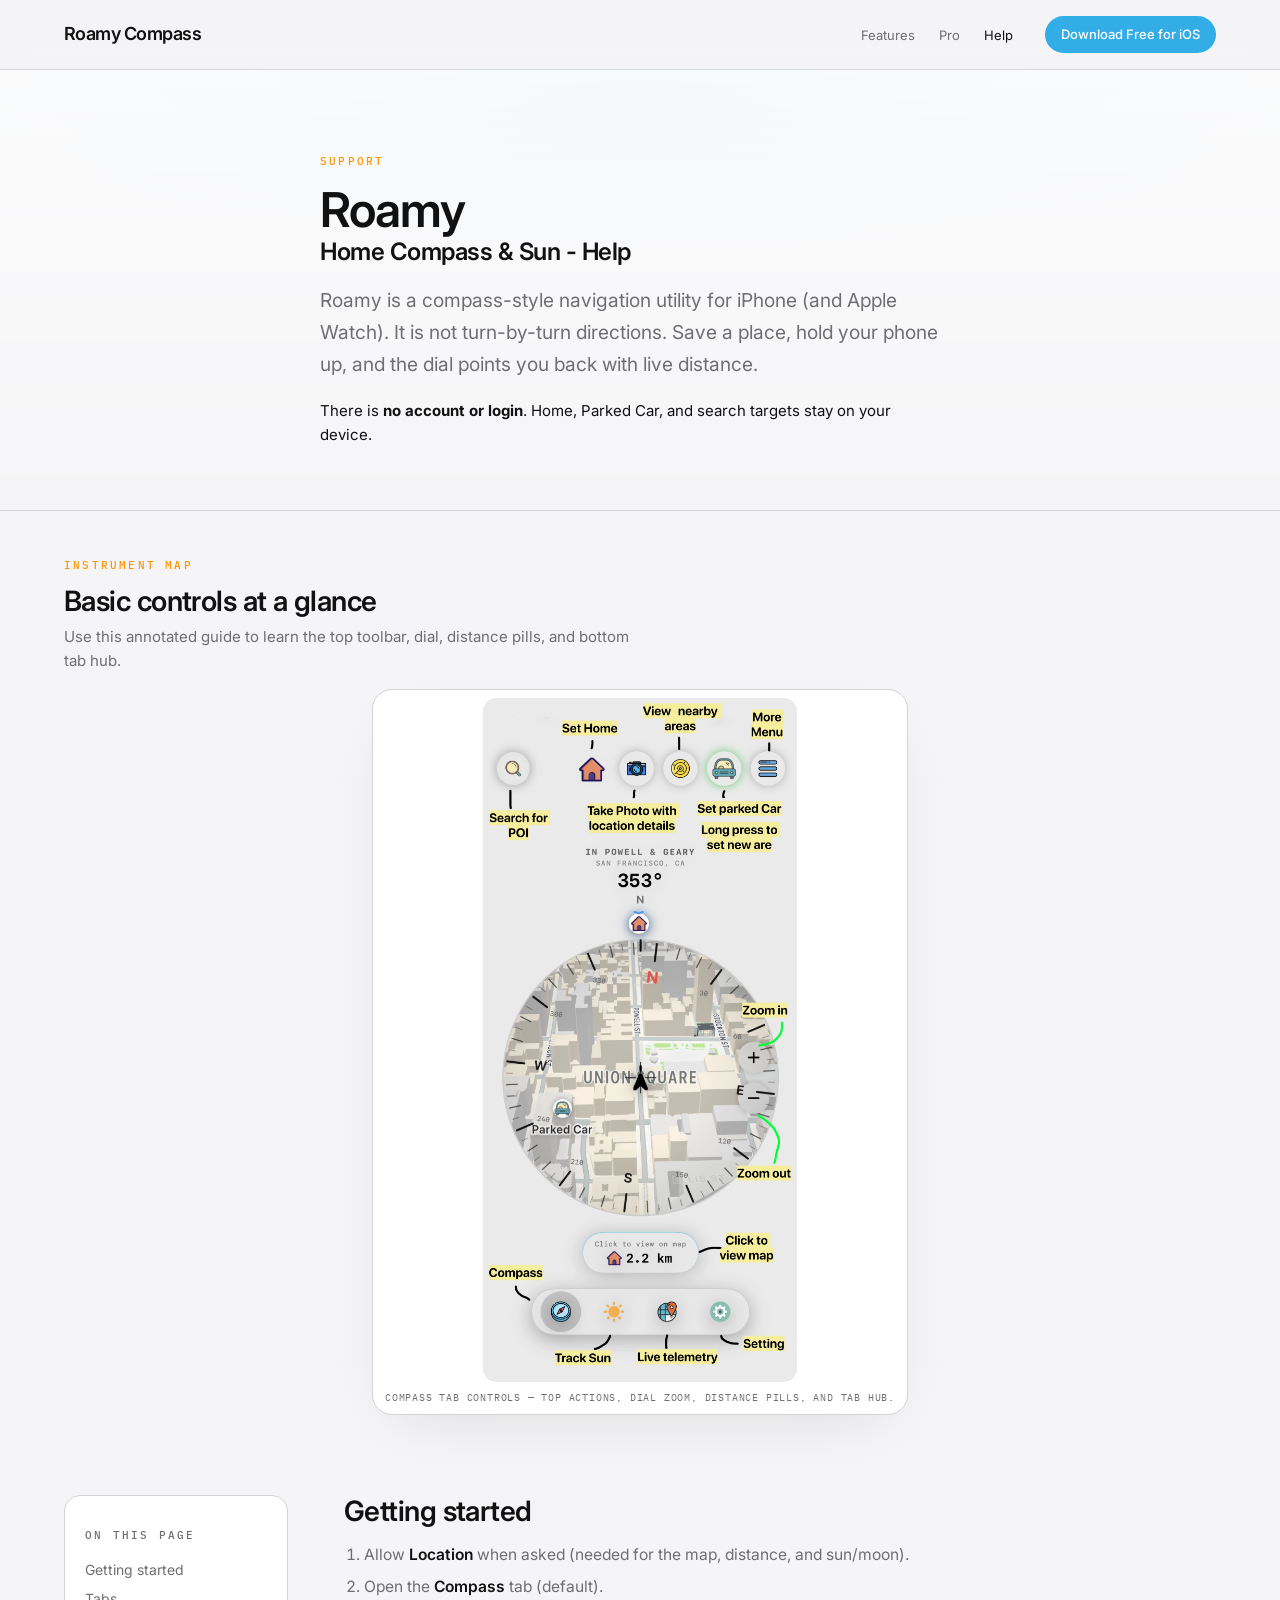
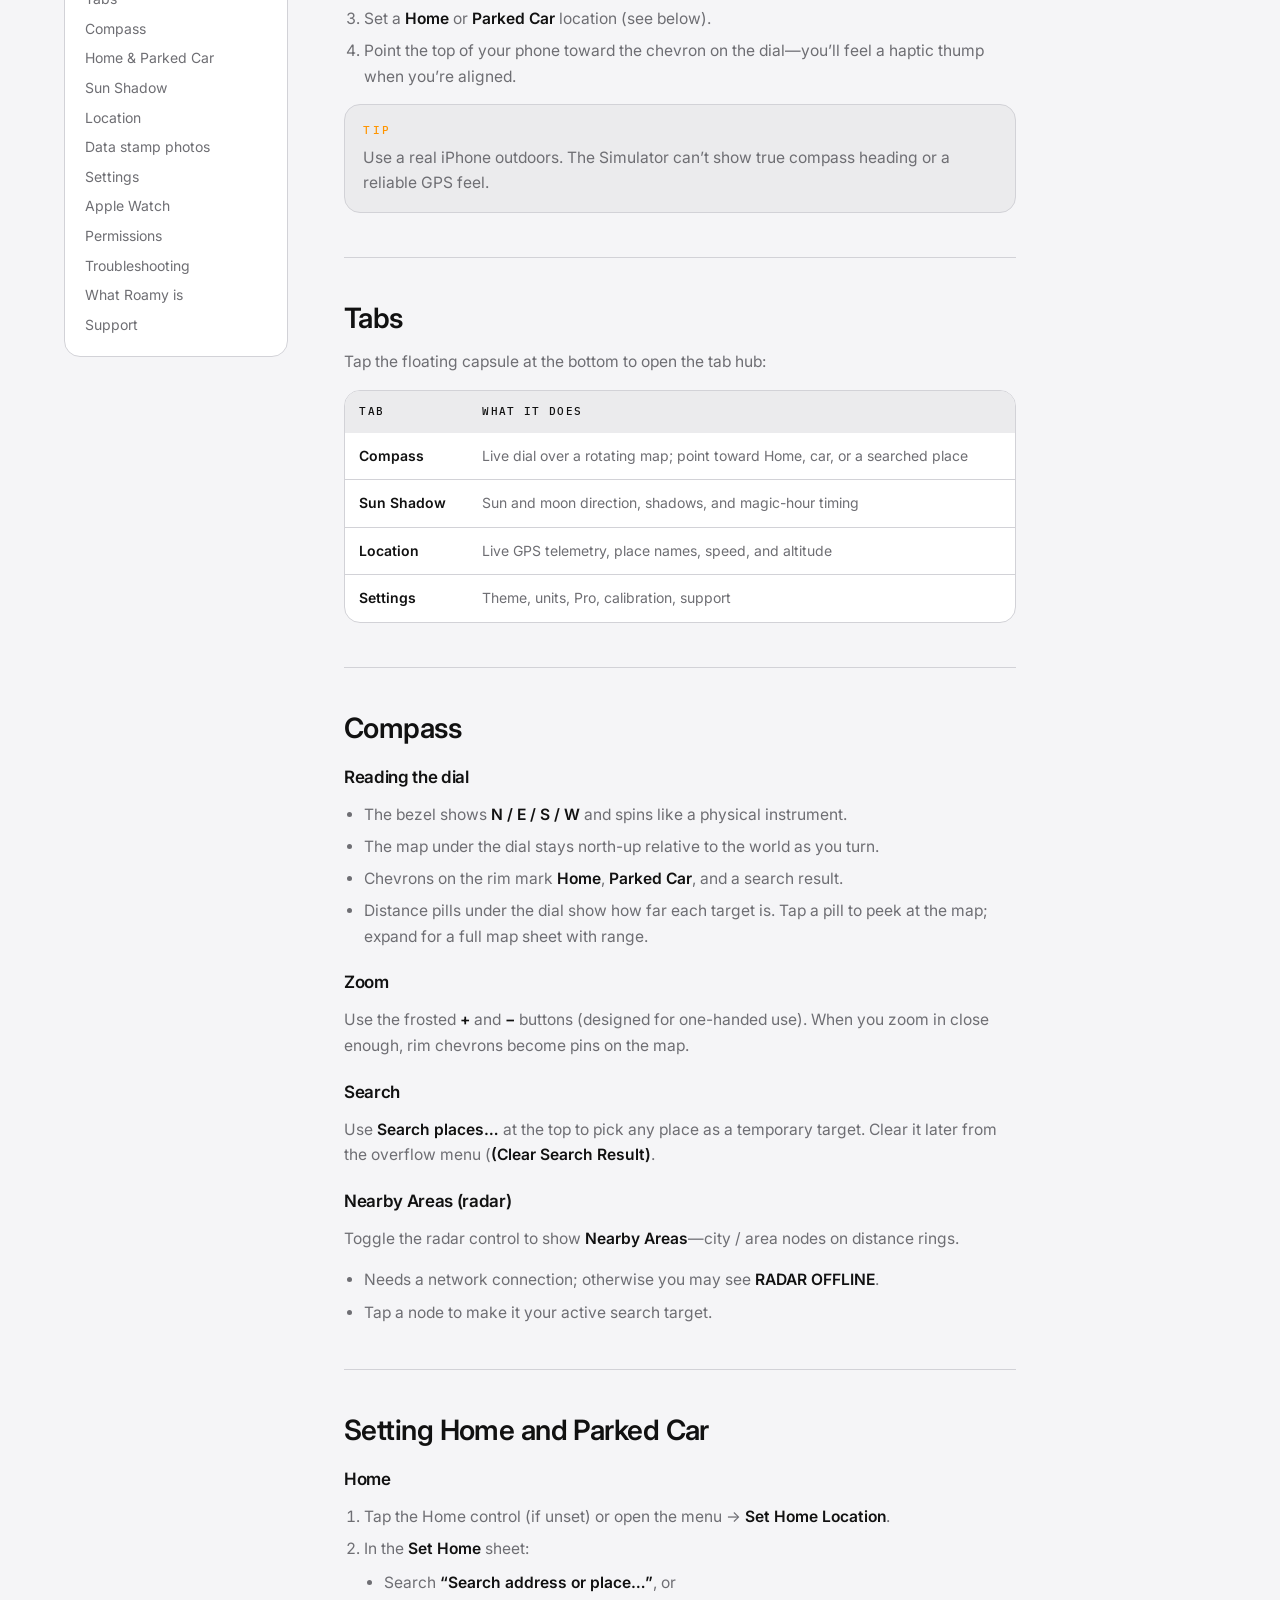
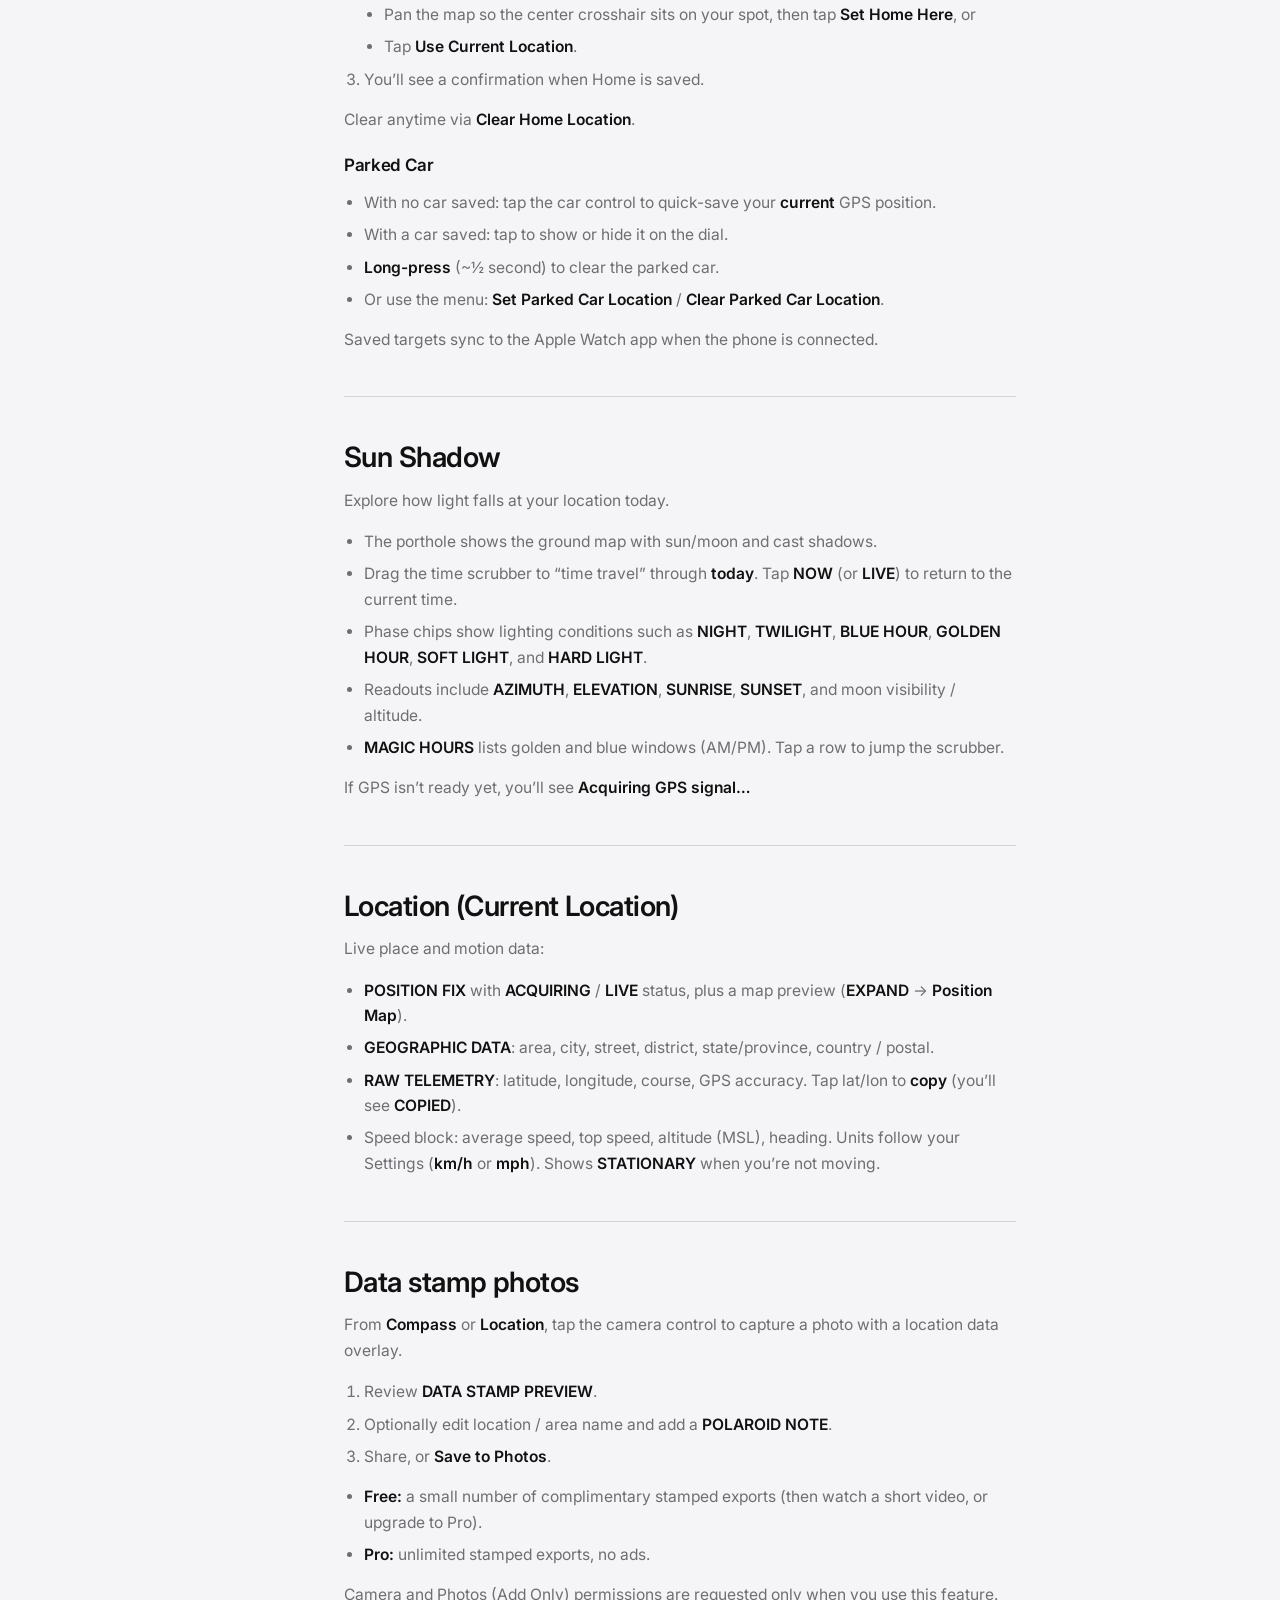
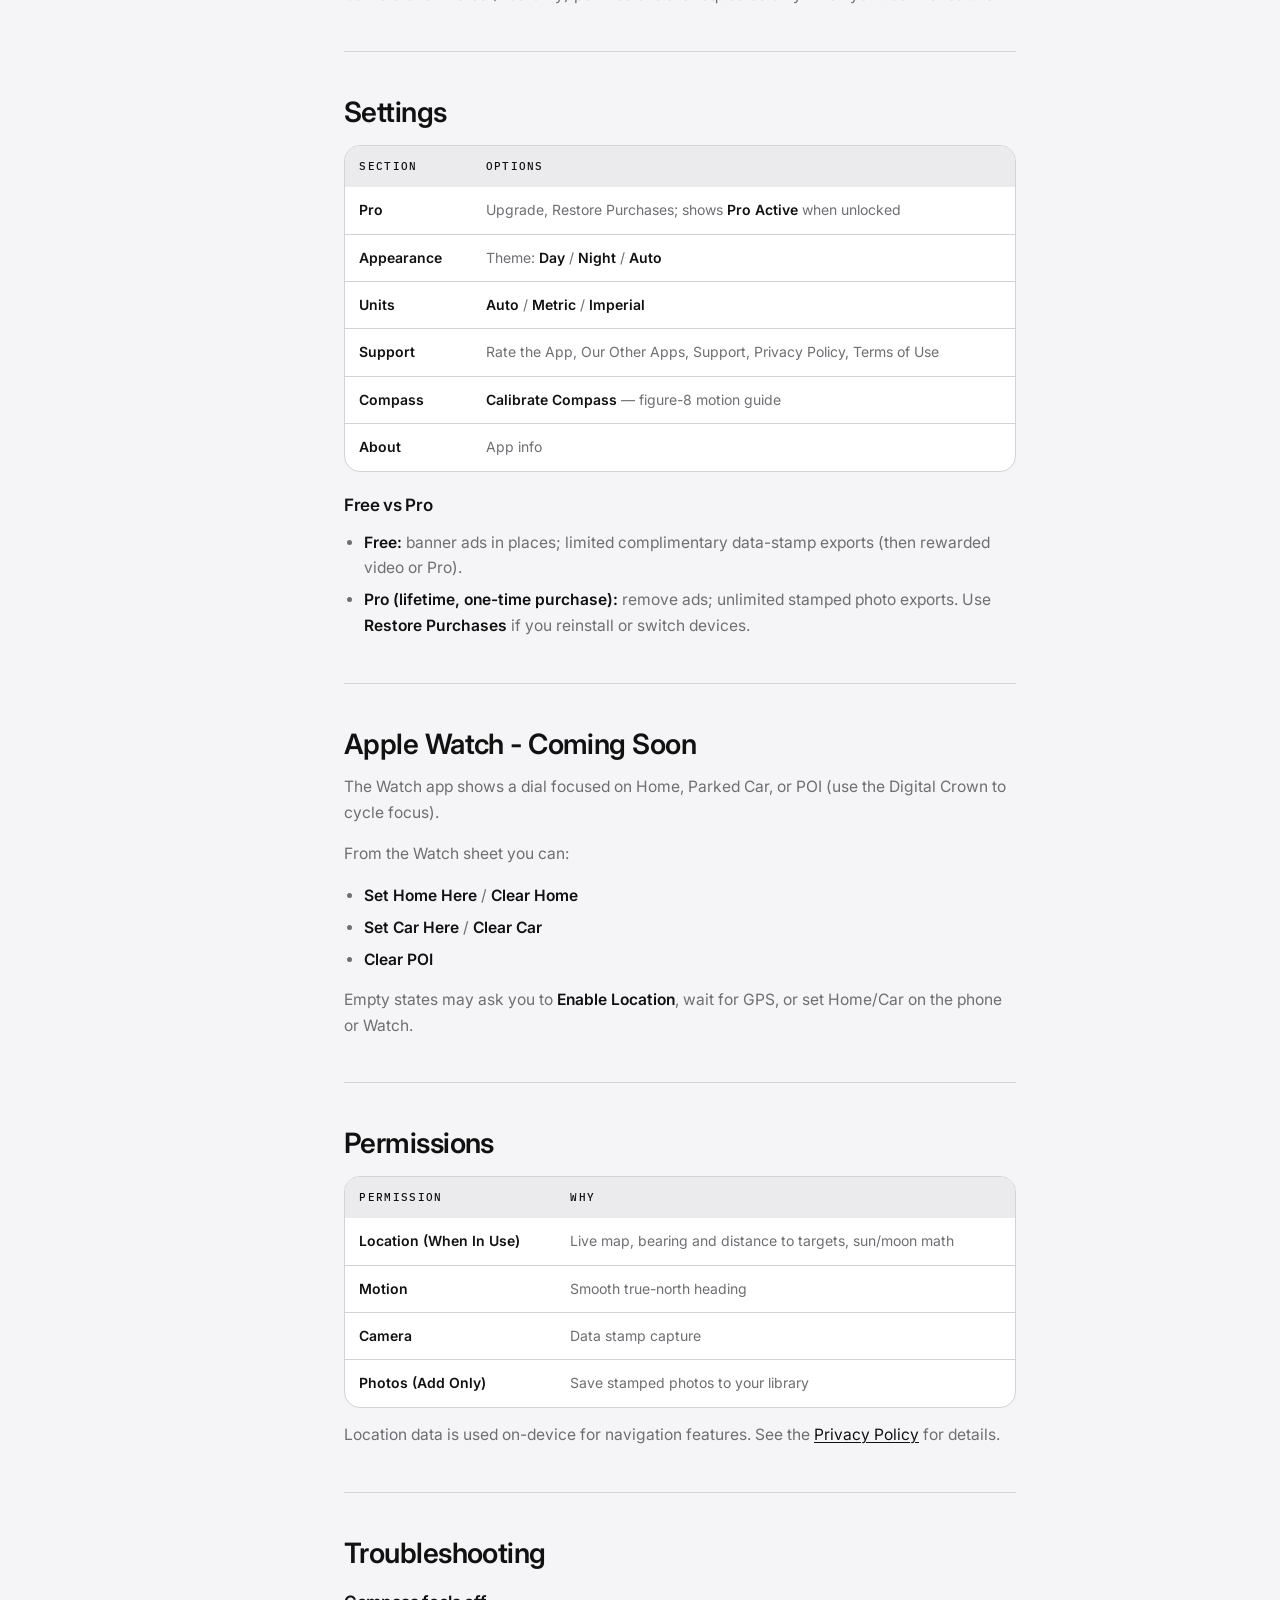
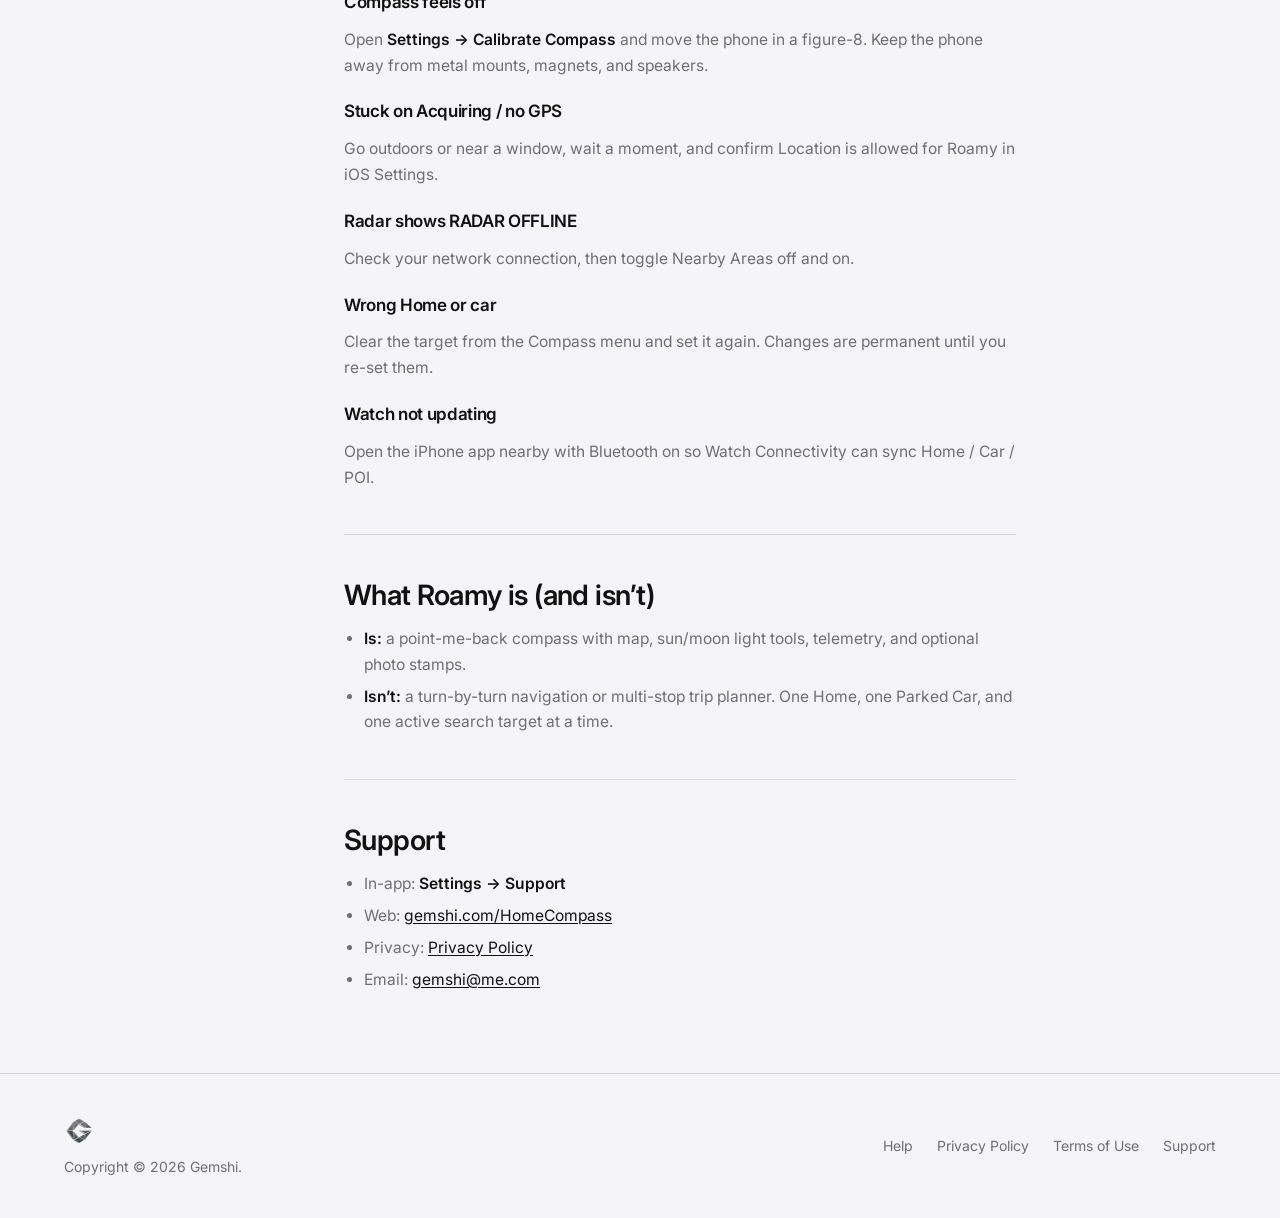
==== commit 5c21a7c0: "fornat fixes" ====
--- a/help.html
+++ b/help.html
@@ -24,7 +24,7 @@
     <header class="site-header">
       <div class="wrap nav">
         <a class="logo" href="index.html"
-          >Roamy<span class="logo-tagline">: Home, Compass &amp; Sun</span></a
+          >Roamy<span class="logo-tagline"> Compass</span></a
         >
         <div class="nav-end">
           <ul class="nav-links">
@@ -46,7 +46,7 @@
       <section class="help-hero">
         <div class="wrap help-hero-inner">
           <p class="label">Support</p>
-          <h1>Roamy Home Compass- Help</h1>
+          <h1>Roamy </h1> <h2> Home Compass & Sun - Help</h2>
           <p class="help-lead">
             Roamy is a compass-style navigation utility for iPhone (and Apple
             Watch). It is not turn-by-turn directions. Save a place, hold your
@@ -431,7 +431,7 @@
           </section>
 
           <section id="watch">
-            <h2>Apple Watch</h2>
+            <h2>Apple Watch - Coming Soon</h2>
             <p>
               The Watch app shows a dial focused on Home, Parked Car, or POI (use
               the Digital Crown to cycle focus).
